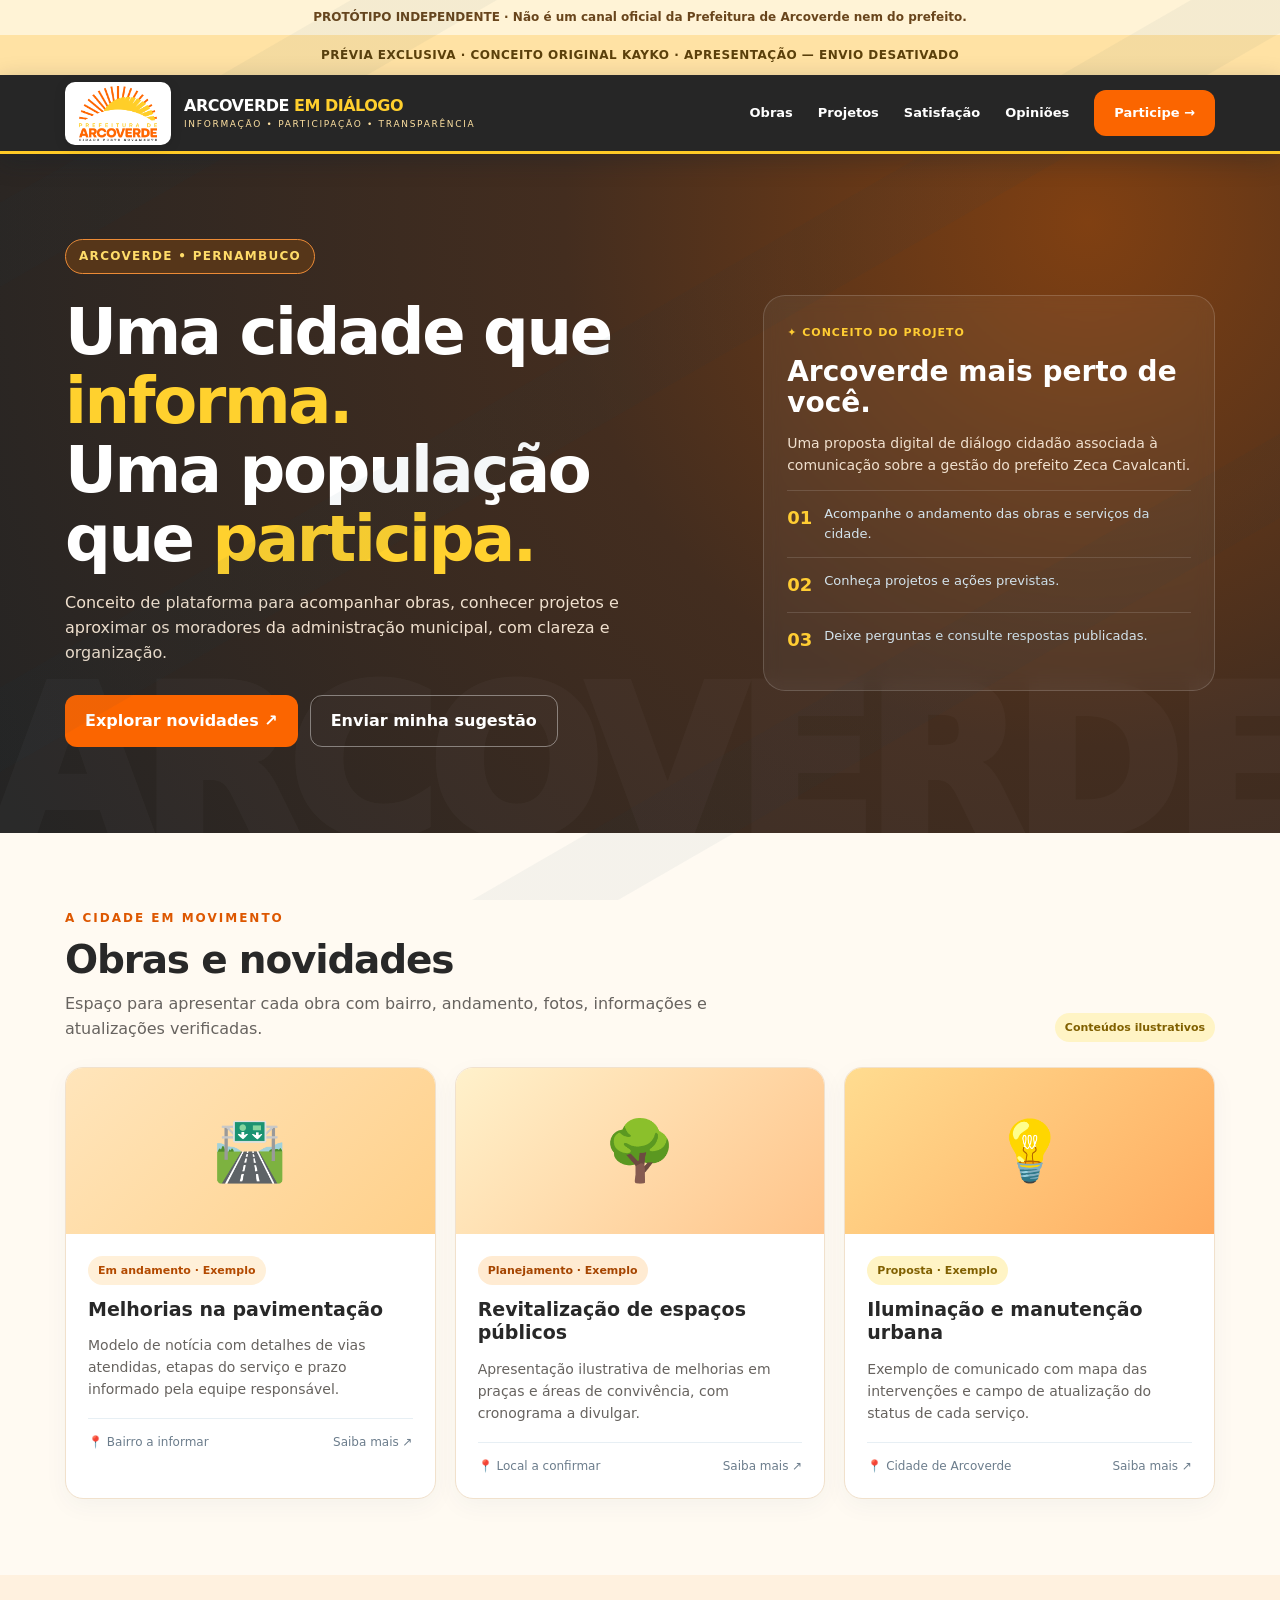
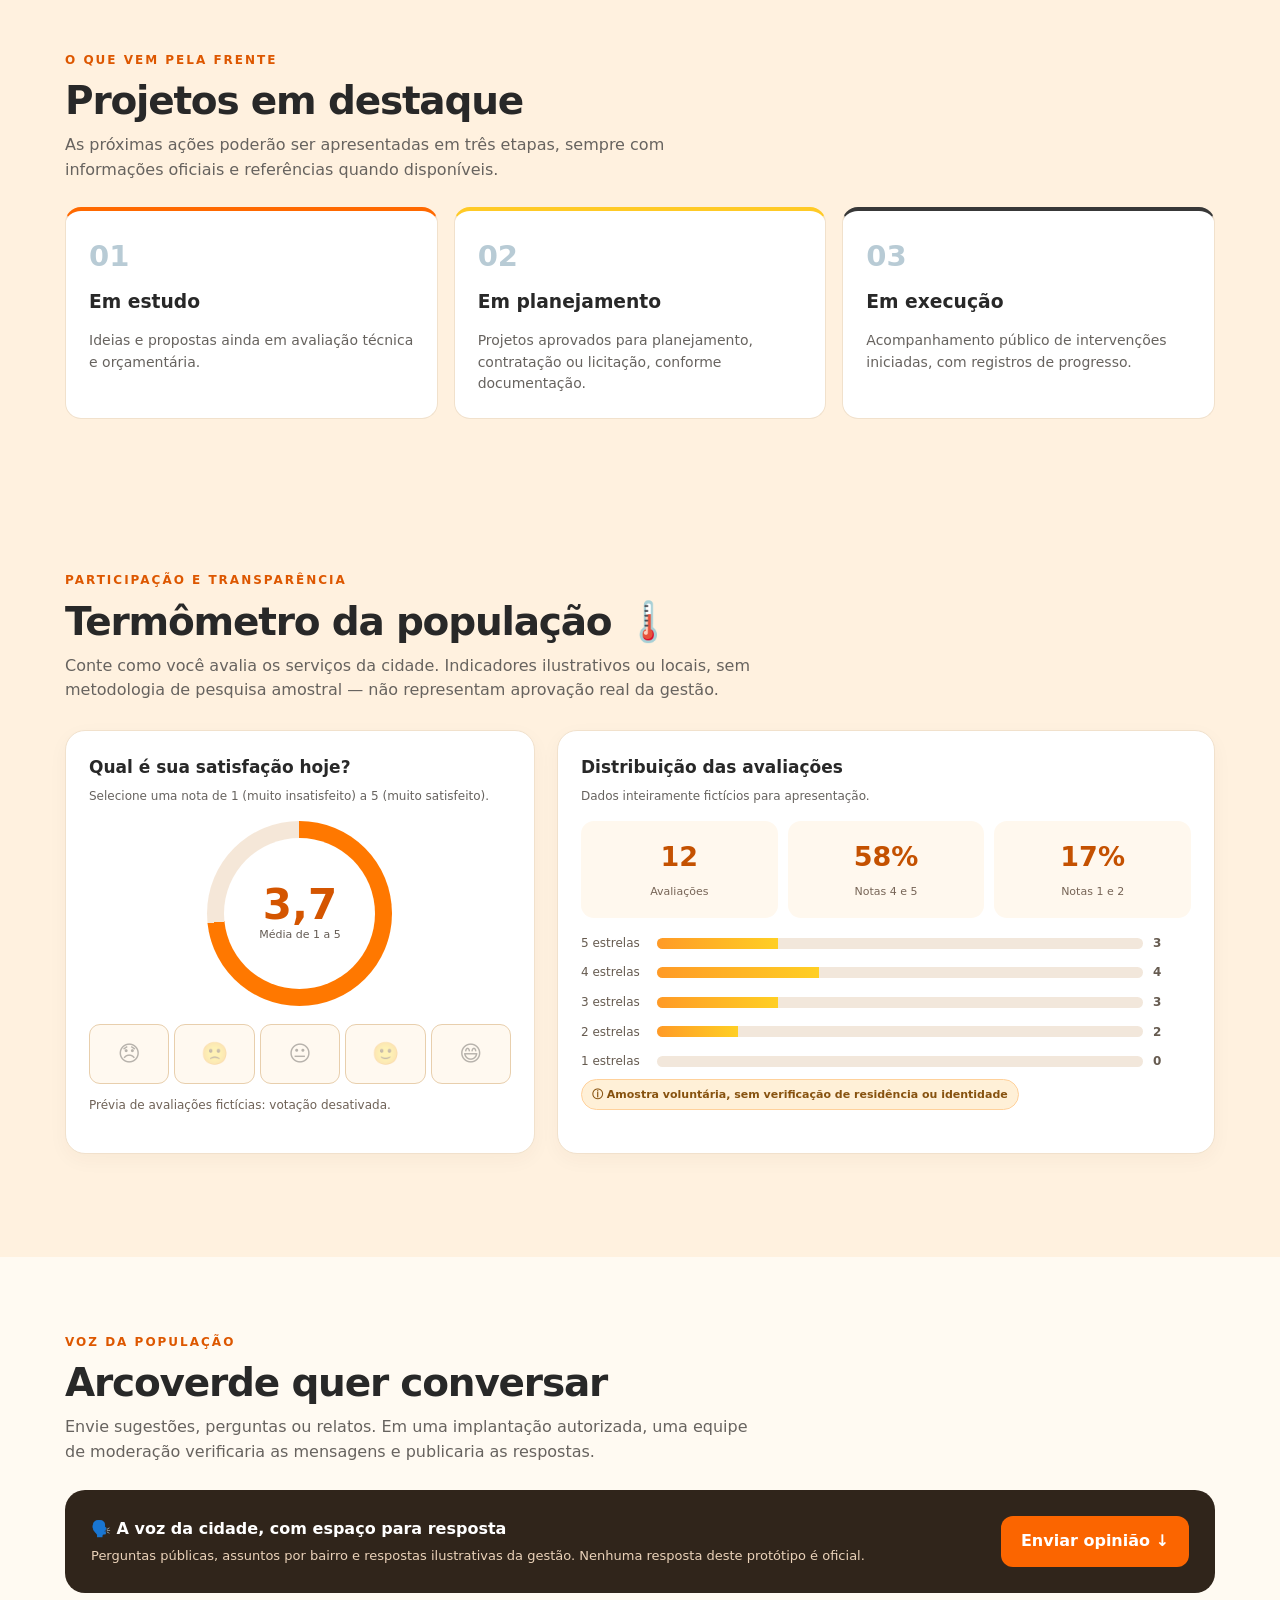
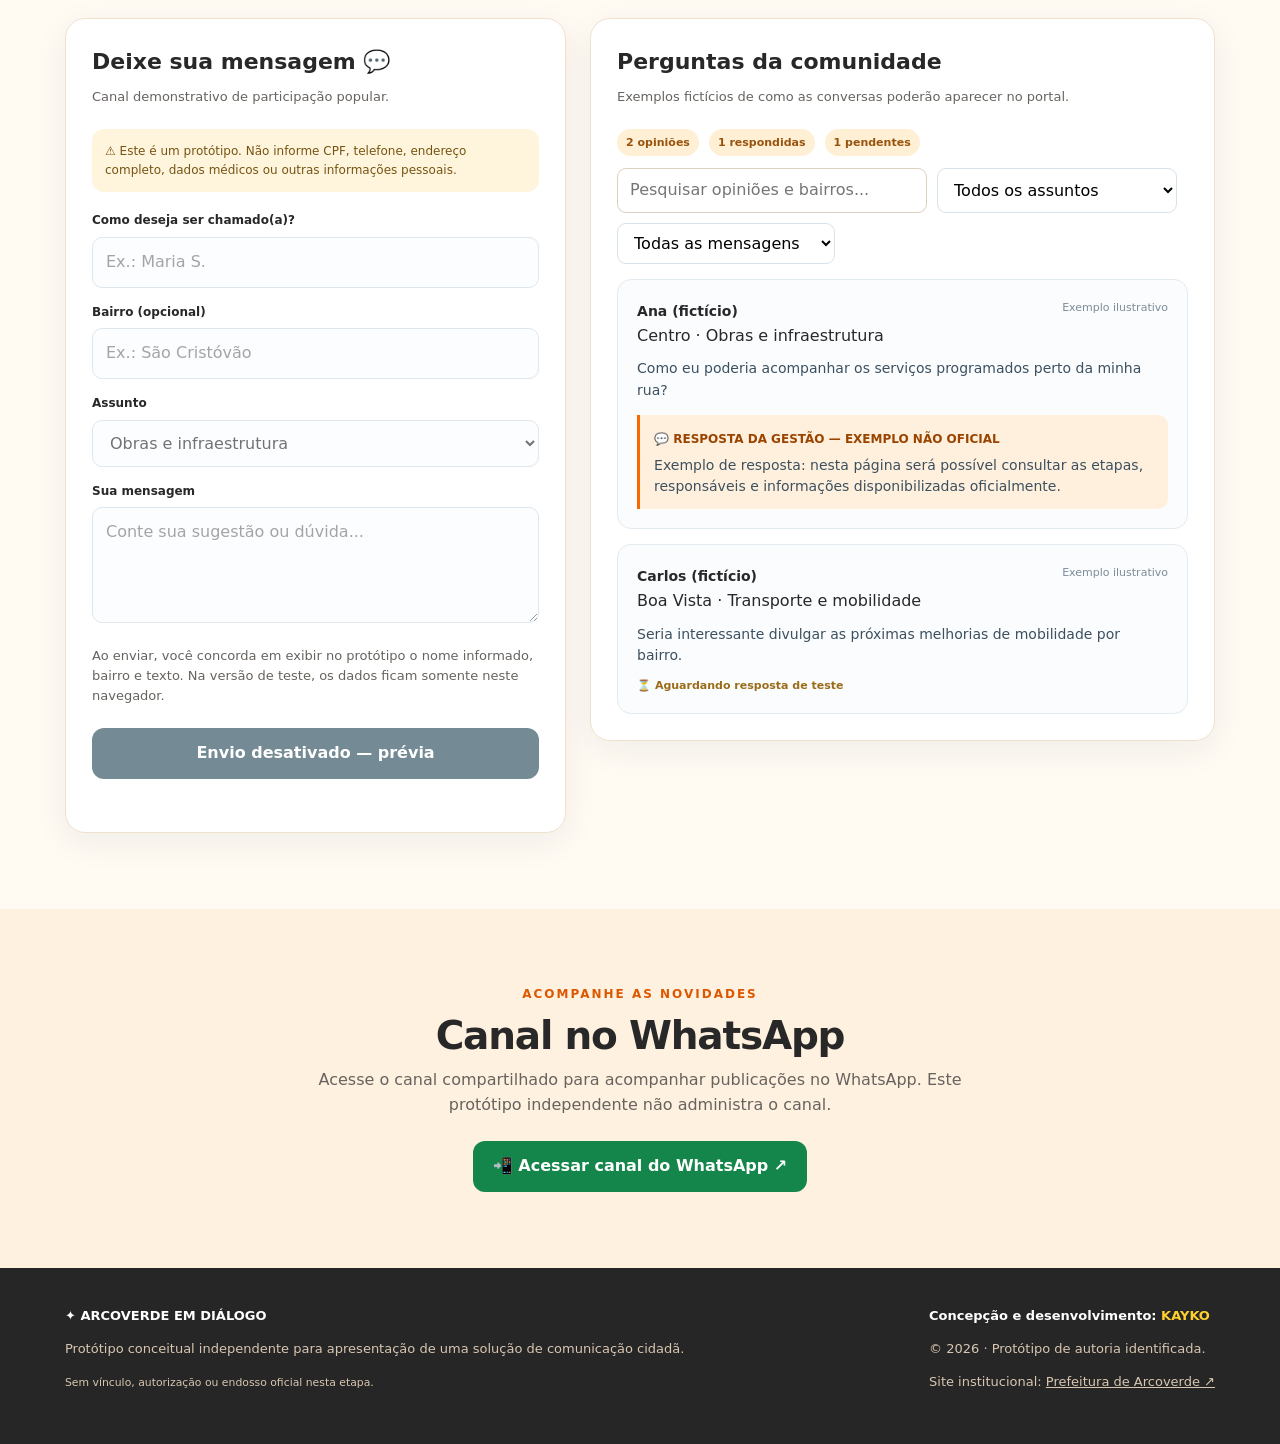
==== apresentacao.html @ ade2c5a6 "Add files via upload" ====
<!DOCTYPE html>
<html lang="pt-BR">
<head>
<meta charset="UTF-8"><meta name="viewport" content="width=device-width,initial-scale=1">
<meta name="theme-color" content="#252525">
<meta name="description" content="Conceito independente de portal de obras, projetos e diálogo com a população de Arcoverde - PE.">
<title>Arcoverde em Diálogo | Projeto Kayko</title>
<style>
:root{--navy:#102d49;--navy2:#163b5c;--teal:#12a594;--gold:#f5b94b;--paper:#f4f7fa;--ink:#19324b;--muted:#66788b;--edge:#e0e9f0;--white:#fff}*{box-sizing:border-box}html{scroll-behavior:smooth}body{margin:0;background:var(--paper);color:var(--ink);font-family:system-ui,-apple-system,"Segoe UI",Arial,sans-serif;line-height:1.55}a{color:inherit;text-decoration:none}button,input,textarea,select{font:inherit}button{cursor:pointer}.wrap{width:min(1150px,calc(100% - 38px));margin:auto}.top-note{padding:8px 12px;background:#fff5d9;color:#654a16;text-align:center;font-size:12px;font-weight:700}.header{position:sticky;top:0;z-index:20;background:rgba(16,45,73,.97);color:white;box-shadow:0 7px 23px #071e3040}.nav{display:flex;align-items:center;justify-content:space-between;gap:14px;min-height:76px}.brand{display:flex;align-items:center;gap:12px;font-weight:900;letter-spacing:-.5px;line-height:1.1}.symbol{width:44px;height:44px;background:linear-gradient(135deg,#1cc6b4,#f5c668);border-radius:13px;display:grid;place-items:center;color:#0b3448;font-size:23px}.brand small{display:block;font-weight:500;letter-spacing:1.7px;color:#a4c9d6;font-size:9px;margin-top:5px}.links{display:flex;gap:25px;align-items:center;font-size:13px;font-weight:700}.links a:hover{color:#7de1d4}.nav-cta,.btn{background:var(--teal);color:white;border:0;border-radius:12px;padding:13px 20px;font-weight:800;display:inline-flex;gap:7px;align-items:center;justify-content:center}.btn:hover,.nav-cta:hover{filter:brightness(.94)}.btn.alt{color:var(--navy);background:#fff;border:1px solid #dbe5ee}.btn.ghost{background:transparent;border:1px solid #ffffff66}.hero{background:radial-gradient(circle at 90% 12%,#2a647c 0,#112d4c 45%,#0b263f 100%);color:white;position:relative;overflow:hidden}.hero:after{content:'ARCOVERDE';font-weight:1000;font-size:clamp(75px,16vw,250px);letter-spacing:-10px;position:absolute;bottom:-92px;right:-20px;color:#ffffff07;pointer-events:none}.hero .inner{padding:85px 0 86px;display:grid;grid-template-columns:1.18fr .82fr;gap:48px;align-items:center;position:relative;z-index:1}.eyebrow{display:inline-block;border:1px solid #55b9b3;background:#1a5364;border-radius:99px;padding:7px 13px;color:#b8eee5;font-size:12px;font-weight:900;letter-spacing:1.3px;text-transform:uppercase}.hero h1{font-size:clamp(38px,5vw,66px);line-height:1.08;letter-spacing:-2.4px;margin:24px 0 17px}.hero h1 em{color:#5ce0cd;font-style:normal}.hero p{font-size:16px;max-width:560px;color:#c5d8e8}.hero-actions{display:flex;gap:12px;flex-wrap:wrap;margin-top:29px}.highlight{background:#ffffff0d;border:1px solid #ffffff29;backdrop-filter:blur(8px);padding:23px;border-radius:22px}.highlight .big{font-weight:900;font-size:28px;line-height:1.12;margin:12px 0}.highlight p{font-size:14px}.highlight-tag{font-size:11px;letter-spacing:1px;font-weight:900;color:#8eead7}.fact{display:flex;gap:12px;padding:13px 0;border-top:1px solid #ffffff22;font-size:13px;color:#d4e4ed}.fact b{color:#f6c461;font-size:18px}.section{padding:76px 0}.section-title{display:flex;justify-content:space-between;align-items:end;gap:20px;margin-bottom:25px}.kicker{font-size:12px;letter-spacing:2px;font-weight:900;color:#079d8c;text-transform:uppercase}.section h2{font-size:clamp(27px,3.3vw,39px);line-height:1.18;letter-spacing:-1.2px;margin:9px 0}.section p.intro{max-width:700px;color:var(--muted);margin:0}.grid{display:grid;grid-template-columns:repeat(3,minmax(0,1fr));gap:19px}.card{background:white;border:1px solid var(--edge);border-radius:18px;overflow:hidden;box-shadow:0 7px 24px #113a5c0b}.visual{height:166px;display:flex;align-items:center;justify-content:center;background:linear-gradient(135deg,#bfd5de,#e8f2f2);font-size:59px;position:relative}.visual.a{background:linear-gradient(135deg,#bfd7e4,#a2c6d3)}.visual.b{background:linear-gradient(135deg,#cee9dd,#8acbb8)}.visual.c{background:linear-gradient(135deg,#f2dfbb,#e7c289)}.pill{display:inline-block;background:#e4f7f3;color:#058a7d;font-size:11px;font-weight:900;padding:6px 10px;border-radius:99px}.pill.yellow{background:#fff1ce;color:#8b5e07}.pill.blue{background:#e5effb;color:#265c92}.card-body{padding:22px}.card h3{font-size:19px;line-height:1.25;margin:13px 0 9px}.card p{color:var(--muted);font-size:14px;min-height:66px}.meta{display:flex;justify-content:space-between;align-items:center;font-size:12px;color:#6c7d8c;border-top:1px solid #e7eff4;padding-top:14px;margin-top:17px}.soft{background:#eaf2f6}.timeline{display:grid;grid-template-columns:repeat(3,minmax(0,1fr));gap:16px}.phase{background:white;border:1px solid var(--edge);border-radius:16px;padding:23px;border-top:4px solid var(--teal)}.phase:nth-child(2){border-top-color:#f0b84d}.phase:nth-child(3){border-top-color:#4d90d1}.phase b{font-size:29px;color:#b8cbd5}.phase h3{margin:8px 0}.phase p{color:var(--muted);font-size:14px;margin-bottom:0}.talk-layout{display:grid;grid-template-columns:.89fr 1.11fr;gap:24px;align-items:start}.formbox,.messages{background:white;border:1px solid var(--edge);border-radius:20px;padding:26px;box-shadow:0 9px 35px #133c5810}.formbox h3,.messages h3{margin:0 0 8px;font-size:22px}.formbox p,.messages>.desc{color:var(--muted);font-size:13px;margin:0 0 22px}.field{margin:0 0 15px}.field label{display:block;font-weight:800;font-size:12px;margin-bottom:7px}.field input,.field select,.field textarea{border:1px solid #cad9e3;border-radius:10px;padding:12px 13px;outline:none;width:100%;background:#fbfdff;color:var(--ink)}.field textarea{resize:vertical;min-height:116px}.field input:focus,.field textarea:focus,.field select:focus{border-color:var(--teal);box-shadow:0 0 0 3px #12a5941b}.privacy{font-size:11px;color:#748594;margin-bottom:15px}.post{border:1px solid #e2ebf0;background:#fafcfd;padding:19px;border-radius:14px;margin-top:15px}.post-head{display:flex;justify-content:space-between;gap:8px;align-items:start}.post strong{font-size:14px}.post small{font-size:11px;color:#7c8c99}.post p{font-size:14px;margin:10px 0;color:#3c5060;overflow-wrap:anywhere}.answer{border-left:3px solid var(--teal);padding:11px 14px;background:#eaf9f6;border-radius:0 10px 10px 0;margin-top:13px}.answer strong{color:#04796f;font-size:12px}.answer p{margin:4px 0 0}.pending{font-size:11px;color:#9b6c17;font-weight:800}.tools{display:flex;gap:10px;flex-wrap:wrap;margin-bottom:15px}.tools select{border:1px solid #d7e3eb;border-radius:9px;padding:9px 12px;max-width:100%;background:white}.mini{background:white;color:#225c75;border:1px solid #bcd5e1;border-radius:8px;font-size:11px;padding:7px 10px;font-weight:800}.notice{padding:13px;border-radius:12px;background:#fff5dd;color:#765412;font-size:12px;margin-bottom:19px}.footer{background:#0d2a44;color:#a9c6d8;padding:38px 0;font-size:13px}.foot-flex{display:flex;justify-content:space-between;gap:30px;flex-wrap:wrap}.footer strong{color:white}.footer a{text-decoration:underline}.dialog{position:fixed;inset:0;background:#061827af;z-index:50;display:none;place-items:center;padding:20px}.dialog.open{display:grid}.modal{background:white;padding:27px;border-radius:18px;max-width:490px;width:100%}.modal textarea{width:100%;min-height:100px;border:1px solid #ccdbe4;border-radius:10px;padding:12px;margin:13px 0}.modal .buttons{display:flex;justify-content:flex-end;gap:9px}.status{font-weight:800;color:#107d72;font-size:12px;margin-top:10px;min-height:17px}.demo-stamp{display:none}.pitch-mode .demo-stamp{display:block;position:fixed;inset:0;z-index:18;pointer-events:none;background:repeating-linear-gradient(150deg,transparent 0px,transparent 175px,#0e46620b 176px,#0e46620b 248px,transparent 249px,transparent 420px)}.pitch-mode .demo-banner{display:block}.demo-banner{display:none;background:#ffe2a4;color:#5b400b;text-align:center;padding:11px 15px;font-size:12px;font-weight:900;letter-spacing:.5px}.pitch-mode form input,.pitch-mode form textarea,.pitch-mode form select{opacity:.65}.pitch-mode #submitMessage{background:#748b95}.developer-credit{color:#70dfd0;font-weight:800}@media(max-width:900px){.links{gap:10px}.links a:not(.nav-cta){display:none}.hero .inner{grid-template-columns:1fr;gap:25px;padding:61px 0}.hero h1{max-width:680px}.grid{grid-template-columns:repeat(2,1fr)}.timeline{grid-template-columns:1fr}.talk-layout{grid-template-columns:1fr}}@media(max-width:610px){.wrap{width:min(100% - 28px,1150px)}.grid{grid-template-columns:1fr}.section{padding:55px 0}.section-title{align-items:start;display:block}.highlight{padding:20px}.formbox,.messages{padding:19px}.hero h1{letter-spacing:-1.2px}.hero-actions .btn{width:100%}.nav-cta{padding:10px;font-size:11px}.symbol{width:36px;height:36px}.brand{font-size:13px}}


/* Identidade visual inspirada na logomarca fornecida: laranja, amarelo e grafite. */
:root{--navy:#252525;--navy2:#333333;--teal:#fa6500;--gold:#ffd12e;--paper:#fffaf2;--ink:#282828;--muted:#67635f;--edge:#f1e1cc;--white:#fff}
body{background:var(--paper)}
.header{background:rgba(34,34,34,.98);border-bottom:3px solid #ffca26}
.logo-frame{display:grid;place-items:center;background:#fff;padding:4px 8px;border-radius:10px;min-width:97px;height:63px;box-shadow:0 2px 12px #00000022}
.logo-frame img{height:55px;width:90px;object-fit:contain;display:block}
.brand{gap:13px}.brand small{color:#ffe2a2}.brand .brand-accent{color:#ffcf2d!important}
.nav-cta,.btn{background:#fb6500;color:#fff}
.links a:hover,.developer-credit{color:#ffd12e}
.hero{background:radial-gradient(circle at 85% 10%,#804012 0,#432d1f 42%,#242424 100%)}
.hero h1 em{color:#ffd12e}.hero p{color:#f0e0ce}
.eyebrow{color:#ffdc69;border-color:#ec8b36;background:#563619}
.highlight-tag,.kicker{color:#dd5700}.highlight-tag{color:#ffcd33}
.fact b{color:#ffcd33}
.visual,.visual.a{background:linear-gradient(135deg,#ffe5bb,#ffd08a)}
.visual.b{background:linear-gradient(135deg,#fff1cb,#ffc48a)}
.visual.c{background:linear-gradient(135deg,#ffdc90,#ffac60)}
.soft{background:#fff1df}
.pill{background:#fff0d9;color:#b34a00}.pill.blue{background:#ffebd2;color:#a54500}.pill.yellow{background:#fff4c5;color:#806000}
.phase{border-top-color:#ff6900}.phase:nth-child(2){border-top-color:#ffca26}.phase:nth-child(3){border-top-color:#383838}
.field input:focus,.field textarea:focus,.field select:focus{box-shadow:0 0 0 3px #ff6b0024}
.answer{border-left-color:#f86a00;background:#fff0dd}.answer strong{color:#9b4400}
.mini{color:#a94b06;border-color:#e9bd96}.status{color:#ab4a00}
.footer{background:#262626;color:#d8c6b1}.footer strong{color:#fff}
.top-note{background:#fff3d6;color:#69451c}
@media(max-width:610px){.logo-frame{height:48px;min-width:67px;padding:3px}.logo-frame img{height:42px;width:66px}.brand{font-size:12px;gap:8px}.brand small{font-size:7px;letter-spacing:.6px}.nav{gap:8px}}

/* Painel de participação cidadã — conceito Kayko */
.dashboard-grid{display:grid;grid-template-columns:1fr 1.4fr;gap:22px;margin:27px 0}.metric{background:white;border:1px solid var(--edge);padding:23px;border-radius:20px;box-shadow:0 6px 20px #4627000a}.metric h3{font-size:17px;margin:0 0 6px}.metric p{font-size:12px;color:var(--muted);margin:0 0 16px}.gauge{--pct:0;display:grid;place-items:center;margin:10px auto 18px;width:185px;aspect-ratio:1;border-radius:100%;background:conic-gradient(#ff7800 calc(var(--pct)*1%),#f5e7d8 0);position:relative}.gauge:before{content:'';position:absolute;inset:17px;background:white;border-radius:50%}.gauge-content{position:relative;text-align:center}.gauge-content b{font-size:42px;color:#d45500;line-height:1}.gauge-content small{display:block;font-size:11px;color:#645b53}.stars{display:flex;gap:5px;flex-wrap:wrap}.star-choice{flex:1;min-width:46px;border:1px solid #e8cfad;border-radius:11px;padding:12px 7px;background:#fff9f0;font-size:22px;cursor:pointer}.star-choice:hover,.star-choice:focus-visible,.star-choice.selected{background:#ffd12e;border-color:#c26000;outline-offset:2px}.vote-foot{font-size:12px;margin-top:12px;color:#6f6257}.bars{display:grid;gap:11px;margin-top:16px}.barrow{display:grid;grid-template-columns:66px 1fr 38px;gap:10px;align-items:center;font-size:12px;color:#665b50}.track{height:11px;background:#f2e7db;border-radius:50px;overflow:hidden}.fill{height:100%;width:0;background:linear-gradient(90deg,#ff9a26,#ffcf24);transition:width .4s}.stat-grid{display:grid;grid-template-columns:repeat(3,1fr);gap:10px}.stat{background:#fff8ee;border-radius:13px;padding:15px 9px;text-align:center}.stat b{font-size:27px;display:block;color:#c45100}.stat span{font-size:11px;color:#776557}.section-tag{background:#fff0d7;border:1px solid #ffd19b;color:#87520f;display:inline-block;padding:6px 10px;border-radius:30px;font-size:11px;font-weight:800;margin:8px 0 20px}.searchbox{width:100%;max-width:310px;border:1px solid #ddd0bf;border-radius:9px;padding:9px 12px}.dialogo-strip{background:#30251b;color:#fff;padding:26px;border-radius:20px;display:flex;gap:20px;justify-content:space-between;align-items:center;margin-bottom:25px}.dialogo-strip p{font-size:13px;color:#ead2b9;margin:4px 0 0}.dialogo-strip a{white-space:nowrap}.reaction-line{display:flex;gap:8px;align-items:center;flex-wrap:wrap;margin-top:10px}.reaction-line .mini{background:#fff7e8;color:#8b4b00;border-color:#edcc9f}.reaction-line .mini:disabled{opacity:.6;cursor:not-allowed}.opinion-summary{display:flex;gap:10px;align-items:center;flex-wrap:wrap;margin:8px 0 12px}.opinion-chip{font-size:11px;font-weight:800;border-radius:100px;background:#ffefd5;padding:5px 9px;color:#98530c}.search-extra{display:flex;gap:9px;flex-wrap:wrap}.search-extra select{max-width:220px}.empty-note{font-size:13px;color:#776b5e}.pitch-mode .star-choice{cursor:default}@media(max-width:900px){.dashboard-grid{grid-template-columns:1fr}}@media(max-width:610px){.stat-grid{grid-template-columns:repeat(3,1fr)}.dialogo-strip{display:block}.dialogo-strip a{margin-top:14px}.barrow{grid-template-columns:52px 1fr 28px}}
</style>
</head>
<body class="pitch-mode">
<div class="demo-stamp" aria-hidden="true"></div>
<div class="top-note">PROTÓTIPO INDEPENDENTE · Não é um canal oficial da Prefeitura de Arcoverde nem do prefeito.</div>
<div class="demo-banner">PRÉVIA EXCLUSIVA · CONCEITO ORIGINAL KAYKO · APRESENTAÇÃO — ENVIO DESATIVADO</div>
<header class="header"><div class="wrap nav"><a href="#inicio" class="brand"><span class="logo-frame"><img src="logo_prefeitura_arcoverde.png" alt="Logomarca da Prefeitura de Arcoverde, fornecida como referência visual"></span><span>ARCOVERDE <span class="brand-accent">EM DIÁLOGO</span><small>INFORMAÇÃO • PARTICIPAÇÃO • TRANSPARÊNCIA</small></span></a><nav class="links"><a href="#obras">Obras</a><a href="#projetos">Projetos</a><a href="#termometro">Satisfação</a><a href="#dialogo">Opiniões</a><a href="#dialogo" class="nav-cta">Participe →</a></nav></div></header>
<main id="inicio"><section class="hero"><div class="wrap inner"><div><span class="eyebrow">Arcoverde • Pernambuco</span><h1>Uma cidade que <em>informa.</em><br>Uma população que <em>participa.</em></h1><p>Conceito de plataforma para acompanhar obras, conhecer projetos e aproximar os moradores da administração municipal, com clareza e organização.</p><div class="hero-actions"><a href="#obras" class="btn">Explorar novidades ↗</a><a href="#dialogo" class="btn ghost">Enviar minha sugestão</a></div></div><aside class="highlight"><span class="highlight-tag">✦ CONCEITO DO PROJETO</span><div class="big">Arcoverde mais perto de você.</div><p>Uma proposta digital de diálogo cidadão associada à comunicação sobre a gestão do prefeito Zeca Cavalcanti.</p><div class="fact"><b>01</b><span>Acompanhe o andamento das obras e serviços da cidade.</span></div><div class="fact"><b>02</b><span>Conheça projetos e ações previstas.</span></div><div class="fact"><b>03</b><span>Deixe perguntas e consulte respostas publicadas.</span></div></aside></div></section>
<section class="section" id="obras"><div class="wrap"><div class="section-title"><div><div class="kicker">A cidade em movimento</div><h2>Obras e novidades</h2><p class="intro">Espaço para apresentar cada obra com bairro, andamento, fotos, informações e atualizações verificadas.</p></div><span class="pill yellow">Conteúdos ilustrativos</span></div><div class="grid">
<article class="card"><div class="visual a" role="img" aria-label="Ilustração de estrada">🛣️</div><div class="card-body"><span class="pill">Em andamento · Exemplo</span><h3>Melhorias na pavimentação</h3><p>Modelo de notícia com detalhes de vias atendidas, etapas do serviço e prazo informado pela equipe responsável.</p><div class="meta"><span>📍 Bairro a informar</span><span>Saiba mais ↗</span></div></div></article>
<article class="card"><div class="visual b" role="img" aria-label="Ilustração de praça">🌳</div><div class="card-body"><span class="pill blue">Planejamento · Exemplo</span><h3>Revitalização de espaços públicos</h3><p>Apresentação ilustrativa de melhorias em praças e áreas de convivência, com cronograma a divulgar.</p><div class="meta"><span>📍 Local a confirmar</span><span>Saiba mais ↗</span></div></div></article>
<article class="card"><div class="visual c" role="img" aria-label="Ilustração de iluminação">💡</div><div class="card-body"><span class="pill yellow">Proposta · Exemplo</span><h3>Iluminação e manutenção urbana</h3><p>Exemplo de comunicado com mapa das intervenções e campo de atualização do status de cada serviço.</p><div class="meta"><span>📍 Cidade de Arcoverde</span><span>Saiba mais ↗</span></div></div></article>
</div></div></section>
<section class="section soft" id="projetos"><div class="wrap"><div class="kicker">O que vem pela frente</div><h2>Projetos em destaque</h2><p class="intro">As próximas ações poderão ser apresentadas em três etapas, sempre com informações oficiais e referências quando disponíveis.</p><div style="height:24px"></div><div class="timeline"><div class="phase"><b>01</b><h3>Em estudo</h3><p>Ideias e propostas ainda em avaliação técnica e orçamentária.</p></div><div class="phase"><b>02</b><h3>Em planejamento</h3><p>Projetos aprovados para planejamento, contratação ou licitação, conforme documentação.</p></div><div class="phase"><b>03</b><h3>Em execução</h3><p>Acompanhamento público de intervenções iniciadas, com registros de progresso.</p></div></div></div></section>

<section class="section soft" id="termometro"><div class="wrap"><div class="kicker">Participação e transparência</div><h2>Termômetro da população 🌡️</h2><p class="intro">Conte como você avalia os serviços da cidade. Indicadores ilustrativos ou locais, sem metodologia de pesquisa amostral — não representam aprovação real da gestão.</p><div class="dashboard-grid"><div class="metric"><h3>Qual é sua satisfação hoje?</h3><p>Selecione uma nota de 1 (muito insatisfeito) a 5 (muito satisfeito).</p><div class="gauge" id="gauge"><div class="gauge-content"><b id="averageScore">—</b><small>Média de 1 a 5</small></div></div><div class="stars" id="ratingButtons"><button type="button" class="star-choice" data-rate="1" title="Muito insatisfeito" aria-label="Nota 1">😞</button><button type="button" class="star-choice" data-rate="2" title="Insatisfeito" aria-label="Nota 2">🙁</button><button type="button" class="star-choice" data-rate="3" title="Regular" aria-label="Nota 3">😐</button><button type="button" class="star-choice" data-rate="4" title="Satisfeito" aria-label="Nota 4">🙂</button><button type="button" class="star-choice" data-rate="5" title="Muito satisfeito" aria-label="Nota 5">😄</button></div><div class="vote-foot" id="ratingStatus" role="status">Dê sua opinião nesta demonstração.</div></div><div class="metric"><h3>Distribuição das avaliações</h3><p id="surveyNote">Resultados de demonstração, não oficiais.</p><div class="stat-grid"><div class="stat"><b id="totalRatings">0</b><span>Avaliações</span></div><div class="stat"><b id="positiveRate">—</b><span>Notas 4 e 5</span></div><div class="stat"><b id="negativeRate">—</b><span>Notas 1 e 2</span></div></div><div class="bars" id="ratingBars"></div><div class="section-tag">ⓘ Amostra voluntária, sem verificação de residência ou identidade</div></div></div></div></section>
<section class="section" id="dialogo"><div class="wrap"><div class="section-title"><div><div class="kicker">Voz da população</div><h2>Arcoverde quer conversar</h2><p class="intro">Envie sugestões, perguntas ou relatos. Em uma implantação autorizada, uma equipe de moderação verificaria as mensagens e publicaria as respostas.</p></div></div><div class="dialogo-strip"><div><strong>🗣️ A voz da cidade, com espaço para resposta</strong><p>Perguntas públicas, assuntos por bairro e respostas ilustrativas da gestão. Nenhuma resposta deste protótipo é oficial.</p></div><a href="#messageForm" class="btn">Enviar opinião ↓</a></div><div class="talk-layout"><div class="formbox"><h3>Deixe sua mensagem 💬</h3><p>Canal demonstrativo de participação popular.</p><div class="notice">⚠️ Este é um protótipo. Não informe CPF, telefone, endereço completo, dados médicos ou outras informações pessoais.</div><form id="messageForm"><div class="field"><label for="name">Como deseja ser chamado(a)?</label><input id="name" maxlength="45" placeholder="Ex.: Maria S." required></div><div class="field"><label for="district">Bairro (opcional)</label><input id="district" maxlength="50" placeholder="Ex.: São Cristóvão"></div><div class="field"><label for="category">Assunto</label><select id="category"><option>Obras e infraestrutura</option><option>Saúde</option><option>Educação</option><option>Transporte e mobilidade</option><option>Outras sugestões</option></select></div><div class="field"><label for="message">Sua mensagem</label><textarea id="message" maxlength="700" placeholder="Conte sua sugestão ou dúvida..." required></textarea></div><p class="privacy">Ao enviar, você concorda em exibir no protótipo o nome informado, bairro e texto. Na versão de teste, os dados ficam somente neste navegador.</p><button id="submitMessage" class="btn" style="width:100%" type="submit">Enviar mensagem →</button><div id="feedback" class="status" role="status"></div></form></div><div class="messages"><h3>Perguntas da comunidade</h3><p class="desc">Exemplos fictícios de como as conversas poderão aparecer no portal.</p><div class="opinion-summary"><span class="opinion-chip" id="postCount">0 opiniões</span><span class="opinion-chip" id="answeredCount">0 respondidas</span><span class="opinion-chip" id="pendingCount">0 pendentes</span></div><div class="tools"><input class="searchbox" id="searchPosts" type="search" placeholder="Pesquisar opiniões e bairros..." aria-label="Pesquisar opiniões"><select id="topicFilter" aria-label="Assunto das opiniões"><option value="all">Todos os assuntos</option><option>Obras e infraestrutura</option><option>Saúde</option><option>Educação</option><option>Transporte e mobilidade</option><option>Outras sugestões</option></select><select id="filter" aria-label="Filtrar mensagens"><option value="all">Todas as mensagens</option><option value="answered">Com resposta</option><option value="pending">Aguardando resposta</option></select><button class="mini" id="resetDemo" type="button">Restaurar exemplo</button></div><div id="postList" aria-live="polite"></div></div></div></div></section><section class="section soft" id="canal-whatsapp"><div class="wrap" style="text-align:center"><div class="kicker">Acompanhe as novidades</div><h2>Canal no WhatsApp</h2><p class="intro" style="margin:0 auto 24px">Acesse o canal compartilhado para acompanhar publicações no WhatsApp. Este protótipo independente não administra o canal.</p><a class="btn" href="https://www.whatsapp.com/channel/0029Vb9NP9A1t90ikJXX0x2f" target="_blank" rel="noopener noreferrer" style="background:#14864c">📲 Acessar canal do WhatsApp ↗</a></div></section></main>
<footer class="footer"><div class="wrap foot-flex"><div><strong>✦ ARCOVERDE EM DIÁLOGO</strong><p>Protótipo conceitual independente para apresentação de uma solução de comunicação cidadã.</p><small>Sem vínculo, autorização ou endosso oficial nesta etapa.</small></div><div><strong>Concepção e desenvolvimento: <span class="developer-credit">KAYKO</span></strong><p>© 2026 · Protótipo de autoria identificada.</p><p>Site institucional: <a href="https://www.arcoverde.pe.gov.br/" target="_blank" rel="noopener noreferrer">Prefeitura de Arcoverde ↗</a></p></div></div></footer>
<div class="dialog" id="replyDialog" role="dialog" aria-modal="true" aria-labelledby="replyTitle"><div class="modal"><h3 id="replyTitle">Resposta simulada</h3><p style="font-size:13px;color:#66788b">Somente para testar a aparência do site. Isto NÃO representa resposta real do prefeito ou da Prefeitura.</p><textarea id="replyText" placeholder="Digite uma resposta de teste..."></textarea><div class="buttons"><button class="btn alt" type="button" id="cancelReply">Cancelar</button><button class="btn" type="button" id="saveReply">Salvar resposta de teste</button></div></div></div>
<script>
'use strict';
const PRESENTATION = true;
const KEY='kayko_arcoverde_prototipo_v2';
const RATING_KEY='kayko_arcoverde_satisfacao_v1';
const exampleRatings=[2,3,3,4,4,5,4,3,5,2,4,5];
const examples=[{id:'e1',name:'Ana (fictício)',district:'Centro',category:'Obras e infraestrutura',text:'Como eu poderia acompanhar os serviços programados perto da minha rua?',reply:'Exemplo de resposta: nesta página será possível consultar as etapas, responsáveis e informações disponibilizadas oficialmente.',date:'Exemplo ilustrativo'},{id:'e2',name:'Carlos (fictício)',district:'Boa Vista',category:'Transporte e mobilidade',text:'Seria interessante divulgar as próximas melhorias de mobilidade por bairro.',reply:'',date:'Exemplo ilustrativo'}];
const $=id=>document.getElementById(id);
let posts=[];let replyId=null;
function load(){if(PRESENTATION)return examples.map(x=>({...x}));try{const v=JSON.parse(localStorage.getItem(KEY));return Array.isArray(v)?v:examples.map(x=>({...x}));}catch{return examples.map(x=>({...x}));}}
function store(){if(!PRESENTATION)try{localStorage.setItem(KEY,JSON.stringify(posts));}catch{ $('feedback').textContent='Armazenamento indisponível neste navegador.';}}
function make(tag,cl,content){const e=document.createElement(tag);if(cl)e.className=cl;if(content!==undefined)e.textContent=String(content);return e;}
function render(){const target=$('postList');target.replaceChildren();const filter=$('filter').value;const topic=$('topicFilter').value;const term=$('searchPosts').value.trim().toLocaleLowerCase('pt-BR');$('postCount').textContent=`${posts.length} opiniões`;$('answeredCount').textContent=`${posts.filter(p=>p.reply).length} respondidas`;$('pendingCount').textContent=`${posts.filter(p=>!p.reply).length} pendentes`;const visible=posts.filter(p=>(filter==='all'||(filter==='answered'&&p.reply)||(filter==='pending'&&!p.reply))&&(topic==='all'||p.category===topic)&&(!term||[p.text,p.name,p.district,p.category,p.reply].join(' ').toLocaleLowerCase('pt-BR').includes(term)));if(!visible.length){target.append(make('p','desc','Nenhuma mensagem neste filtro.'));return;}for(const post of visible){const article=make('article','post');const head=make('div','post-head');const who=make('div');who.append(make('strong','',post.name));who.append(make('div','',`${post.district||'Arcoverde'} · ${post.category}`));const time=make('small','',post.date);head.append(who,time);article.append(head,make('p','',post.text));if(post.reply){const answer=make('div','answer');answer.append(make('strong','','💬 RESPOSTA DA GESTÃO — EXEMPLO NÃO OFICIAL'),make('p','',post.reply));article.append(answer);}else{article.append(make('div','pending','⏳ Aguardando resposta de teste'));if(!PRESENTATION){const button=make('button','mini','Simular resposta (teste)');button.type='button';button.style.marginTop='9px';button.addEventListener('click',()=>{replyId=post.id;$('replyText').value='';$('replyDialog').classList.add('open');$('replyText').focus();});article.append(button);}}target.append(article);}}
posts=load();render();$('filter').addEventListener('change',render);$('topicFilter').addEventListener('change',render);$('searchPosts').addEventListener('input',render);
$('messageForm').addEventListener('submit',e=>{e.preventDefault();if(PRESENTATION){$('feedback').textContent='Esta é uma apresentação. O envio está desativado.';return;}const name=$('name').value.trim(),text=$('message').value.trim();if(name.length<2||text.length<8){$('feedback').textContent='Informe um nome e uma mensagem com pelo menos 8 caracteres.';return;}posts.unshift({id:String(Date.now()),name,district:$('district').value.trim(),category:$('category').value,text,reply:'',date:new Date().toLocaleDateString('pt-BR')});store();$('messageForm').reset();$('filter').value='all';render();$('feedback').textContent='Mensagem salva neste navegador! É apenas uma simulação; ninguém externo recebeu.';});
$('resetDemo').addEventListener('click',()=>{if(PRESENTATION)return;posts=examples.map(x=>({...x}));store();render();$('feedback').textContent='Mensagens ilustrativas restauradas.';});
$('cancelReply').addEventListener('click',()=>{$('replyDialog').classList.remove('open');replyId=null;});
$('saveReply').addEventListener('click',()=>{const reply=$('replyText').value.trim();if(!reply||!replyId)return;const post=posts.find(x=>x.id===replyId);if(post){post.reply=reply;store();render();}$('replyDialog').classList.remove('open');replyId=null;});
$('replyDialog').addEventListener('click',e=>{if(e.target===$('replyDialog'))$('cancelReply').click();});
if(PRESENTATION){$('submitMessage').textContent='Envio desativado — prévia';$('resetDemo').hidden=true;}

/* Avaliação demonstrativa: nenhum voto é compartilhado com outros visitantes. */
function readSurvey(){if(PRESENTATION)return {votes:[...exampleRatings],mine:null};try{const x=JSON.parse(localStorage.getItem(RATING_KEY));if(x&&Array.isArray(x.votes)&&x.votes.every(v=>Number.isInteger(v)&&v>=1&&v<=5))return x;}catch{}return {votes:[...exampleRatings],mine:null};}
let survey=readSurvey();
function renderSurvey(){const votes=survey.votes;const count=votes.length;const mean=count?votes.reduce((a,b)=>a+b,0)/count:0;$('averageScore').textContent=count?mean.toLocaleString('pt-BR',{minimumFractionDigits:1,maximumFractionDigits:1}):'—';$('gauge').style.setProperty('--pct',count?(mean/5*100).toFixed(2):'0');$('totalRatings').textContent=count;$('positiveRate').textContent=count?Math.round(100*votes.filter(v=>v>=4).length/count)+'%':'—';$('negativeRate').textContent=count?Math.round(100*votes.filter(v=>v<=2).length/count)+'%':'—';$('ratingBars').replaceChildren();for(let n=5;n>=1;n--){const qty=votes.filter(v=>v===n).length;const row=make('div','barrow');row.append(make('span','',n+' estrelas'));const track=make('div','track');const fill=make('div','fill');fill.style.width=(count?qty/count*100:0)+'%';track.append(fill);row.append(track,make('b','',qty));$('ratingBars').append(row);}document.querySelectorAll('[data-rate]').forEach(b=>{const selected=Number(b.dataset.rate)===survey.mine;b.classList.toggle('selected',selected);b.setAttribute('aria-pressed',String(selected));b.disabled=PRESENTATION;});$('ratingStatus').textContent=PRESENTATION?'Prévia de avaliações fictícias: votação desativada.':survey.mine?'Seu voto de demonstração: '+survey.mine+'/5. Clique em outra nota para alterar.':'Votação local: cada navegador pode alterar sua nota.';$('surveyNote').textContent=PRESENTATION?'Dados inteiramente fictícios para apresentação.':'Contagem salva apenas neste navegador; a amostra inclui dados fictícios iniciais.';}
$('ratingButtons').addEventListener('click',event=>{const btn=event.target.closest('[data-rate]');if(!btn||PRESENTATION)return;const rate=Number(btn.dataset.rate);if(survey.mine){const idx=survey.votes.lastIndexOf(survey.mine);if(idx>=0)survey.votes.splice(idx,1);}survey.votes.push(rate);survey.mine=rate;try{localStorage.setItem(RATING_KEY,JSON.stringify(survey));}catch{$('ratingStatus').textContent='Não foi possível salvar a avaliação neste navegador.';}renderSurvey();});
renderSurvey();
</script>
</body></html>
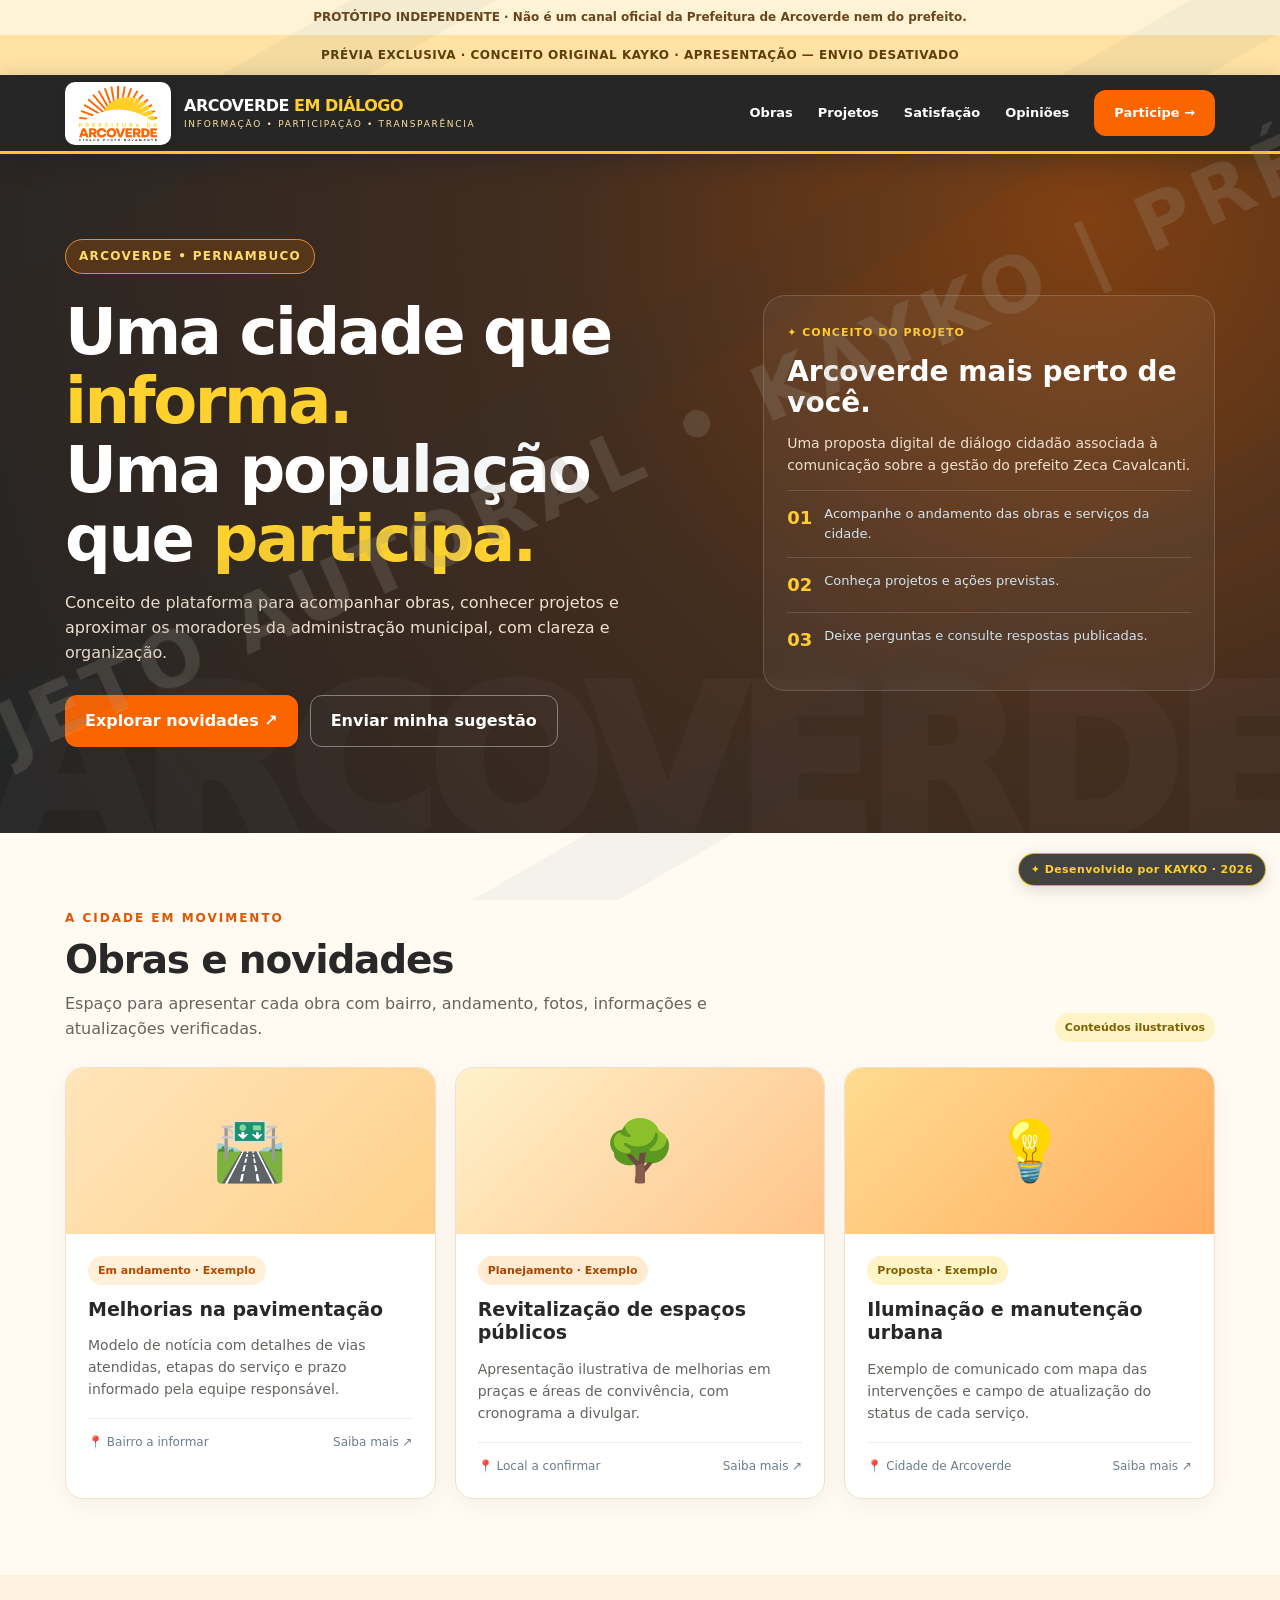
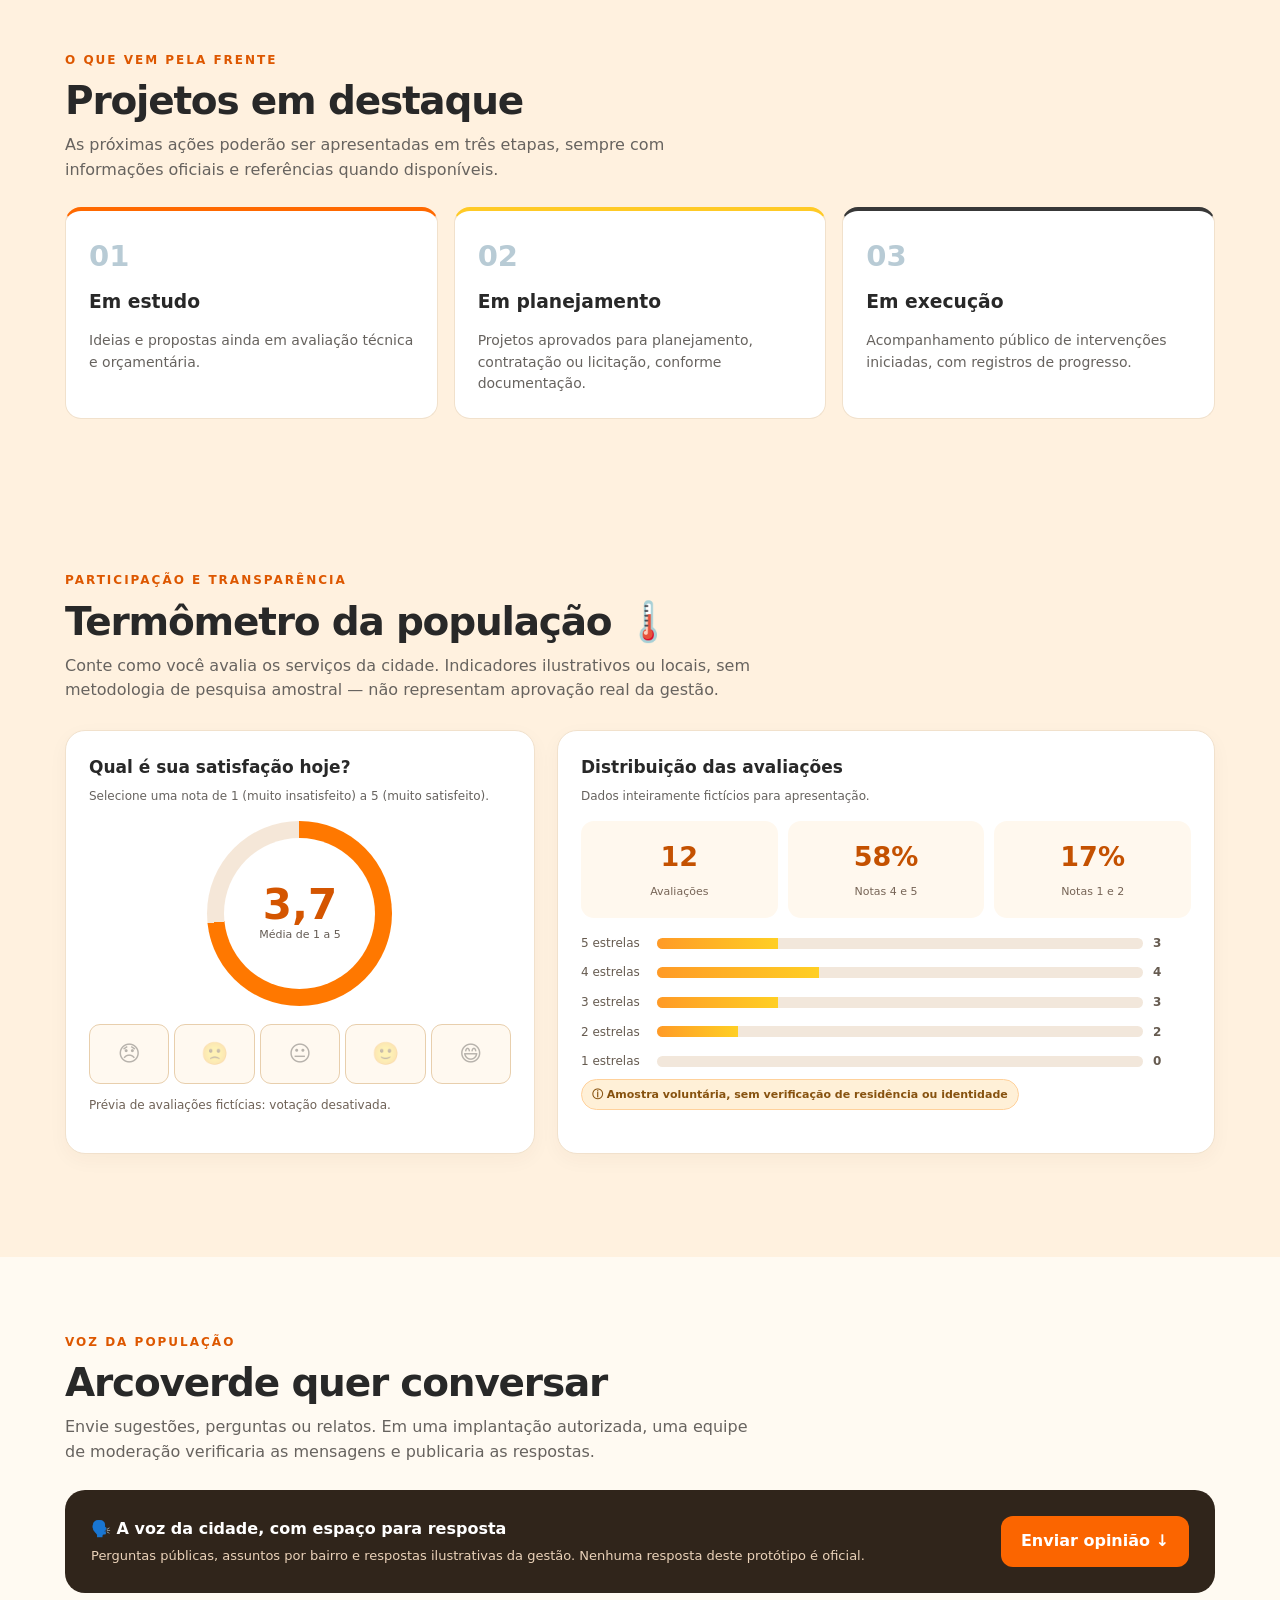
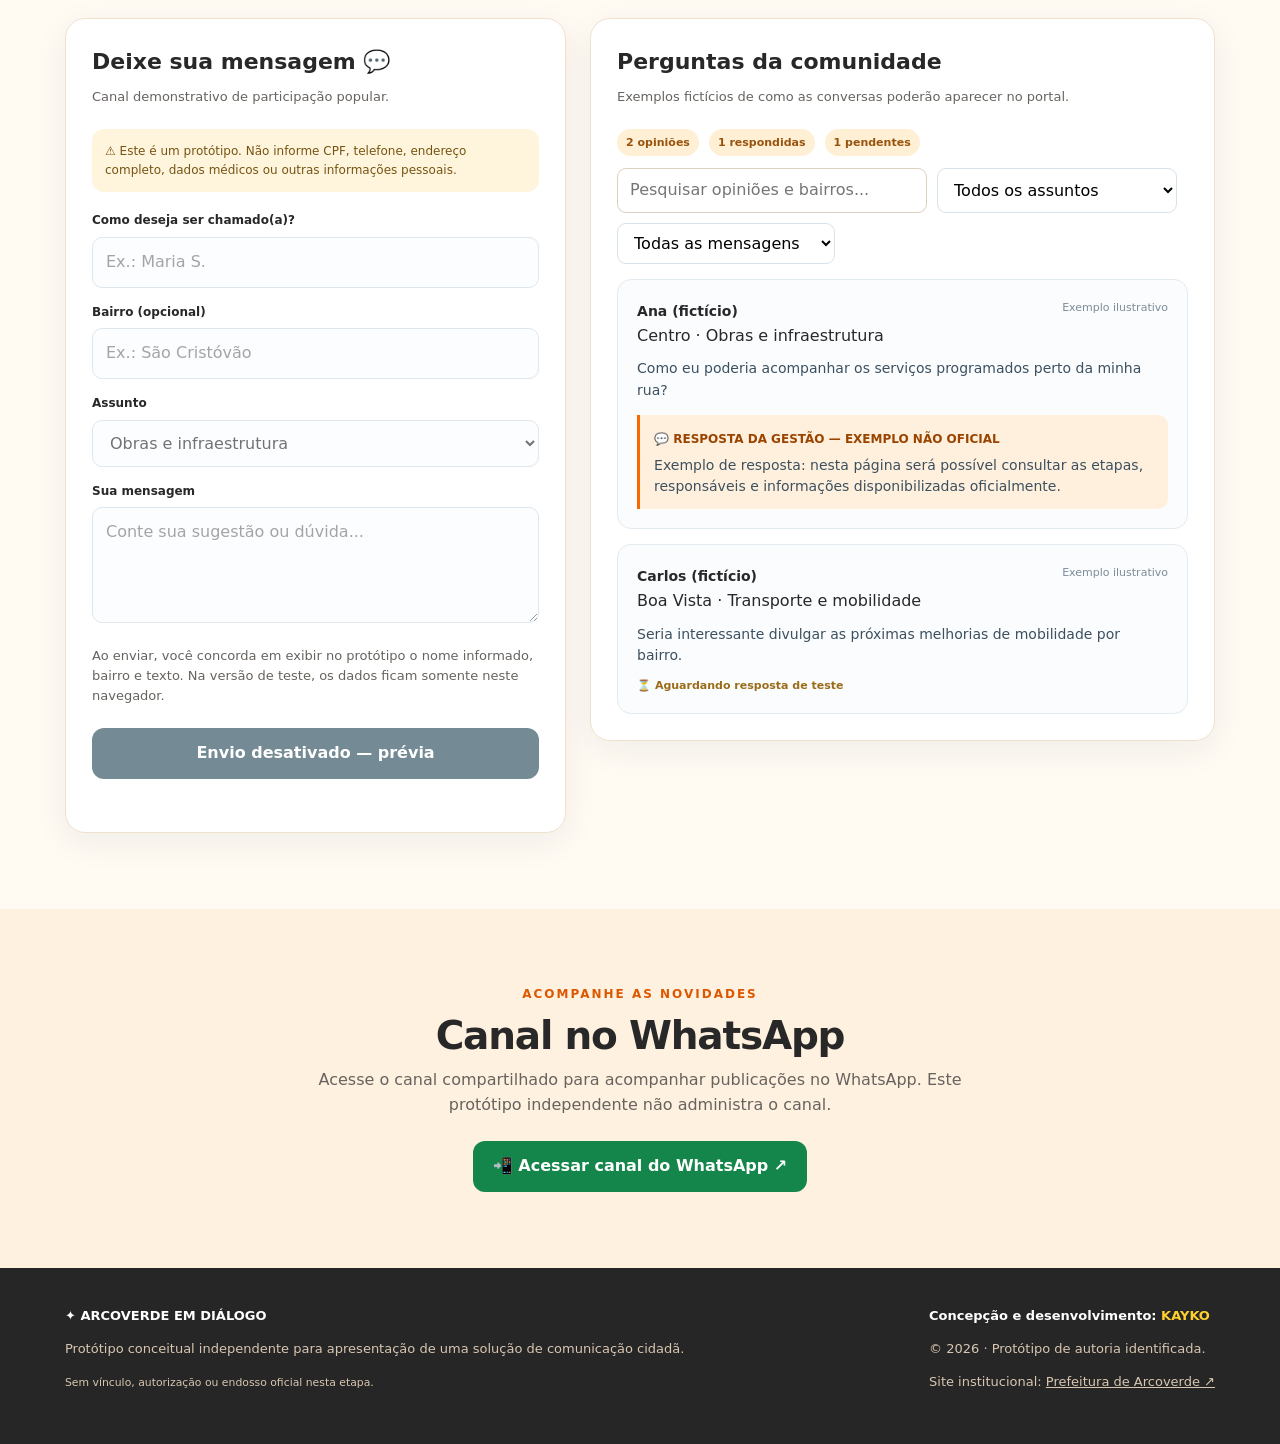
==== commit 540c60ea: "Add files via upload" ====
--- a/apresentacao.html
+++ b/apresentacao.html
@@ -38,6 +38,12 @@
 
 /* Painel de participação cidadã — conceito Kayko */
 .dashboard-grid{display:grid;grid-template-columns:1fr 1.4fr;gap:22px;margin:27px 0}.metric{background:white;border:1px solid var(--edge);padding:23px;border-radius:20px;box-shadow:0 6px 20px #4627000a}.metric h3{font-size:17px;margin:0 0 6px}.metric p{font-size:12px;color:var(--muted);margin:0 0 16px}.gauge{--pct:0;display:grid;place-items:center;margin:10px auto 18px;width:185px;aspect-ratio:1;border-radius:100%;background:conic-gradient(#ff7800 calc(var(--pct)*1%),#f5e7d8 0);position:relative}.gauge:before{content:'';position:absolute;inset:17px;background:white;border-radius:50%}.gauge-content{position:relative;text-align:center}.gauge-content b{font-size:42px;color:#d45500;line-height:1}.gauge-content small{display:block;font-size:11px;color:#645b53}.stars{display:flex;gap:5px;flex-wrap:wrap}.star-choice{flex:1;min-width:46px;border:1px solid #e8cfad;border-radius:11px;padding:12px 7px;background:#fff9f0;font-size:22px;cursor:pointer}.star-choice:hover,.star-choice:focus-visible,.star-choice.selected{background:#ffd12e;border-color:#c26000;outline-offset:2px}.vote-foot{font-size:12px;margin-top:12px;color:#6f6257}.bars{display:grid;gap:11px;margin-top:16px}.barrow{display:grid;grid-template-columns:66px 1fr 38px;gap:10px;align-items:center;font-size:12px;color:#665b50}.track{height:11px;background:#f2e7db;border-radius:50px;overflow:hidden}.fill{height:100%;width:0;background:linear-gradient(90deg,#ff9a26,#ffcf24);transition:width .4s}.stat-grid{display:grid;grid-template-columns:repeat(3,1fr);gap:10px}.stat{background:#fff8ee;border-radius:13px;padding:15px 9px;text-align:center}.stat b{font-size:27px;display:block;color:#c45100}.stat span{font-size:11px;color:#776557}.section-tag{background:#fff0d7;border:1px solid #ffd19b;color:#87520f;display:inline-block;padding:6px 10px;border-radius:30px;font-size:11px;font-weight:800;margin:8px 0 20px}.searchbox{width:100%;max-width:310px;border:1px solid #ddd0bf;border-radius:9px;padding:9px 12px}.dialogo-strip{background:#30251b;color:#fff;padding:26px;border-radius:20px;display:flex;gap:20px;justify-content:space-between;align-items:center;margin-bottom:25px}.dialogo-strip p{font-size:13px;color:#ead2b9;margin:4px 0 0}.dialogo-strip a{white-space:nowrap}.reaction-line{display:flex;gap:8px;align-items:center;flex-wrap:wrap;margin-top:10px}.reaction-line .mini{background:#fff7e8;color:#8b4b00;border-color:#edcc9f}.reaction-line .mini:disabled{opacity:.6;cursor:not-allowed}.opinion-summary{display:flex;gap:10px;align-items:center;flex-wrap:wrap;margin:8px 0 12px}.opinion-chip{font-size:11px;font-weight:800;border-radius:100px;background:#ffefd5;padding:5px 9px;color:#98530c}.search-extra{display:flex;gap:9px;flex-wrap:wrap}.search-extra select{max-width:220px}.empty-note{font-size:13px;color:#776b5e}.pitch-mode .star-choice{cursor:default}@media(max-width:900px){.dashboard-grid{grid-template-columns:1fr}}@media(max-width:610px){.stat-grid{grid-template-columns:repeat(3,1fr)}.dialogo-strip{display:block}.dialogo-strip a{margin-top:14px}.barrow{grid-template-columns:52px 1fr 28px}}
+
+/* Marca d’água de autoria — desenvolvedor Kayko */
+body::after{content:"PROJETO AUTORAL • KAYKO  |  PRÉVIA";position:fixed;left:50%;top:50%;transform:translate(-50%,-50%) rotate(-24deg);width:max-content;max-width:none;font-size:clamp(28px,6vw,84px);font-weight:900;letter-spacing:.08em;color:rgba(70,52,33,.105);text-shadow:0 1px 0 rgba(255,255,255,.12);pointer-events:none;user-select:none;z-index:1000;text-align:center;white-space:nowrap}
+.autoria-kayko{position:fixed;right:14px;bottom:14px;z-index:1001;pointer-events:none;background:rgba(34,34,34,.85);border:1px solid rgba(255,209,46,.75);border-radius:999px;padding:7px 12px;font-size:11px;font-weight:800;letter-spacing:.04em;color:#ffd12e;box-shadow:0 4px 16px #0002}
+@media(max-width:600px){.autoria-kayko{right:8px;bottom:8px;font-size:9px;padding:6px 9px}body::after{font-size:clamp(25px,7vw,46px)}}
+@media print{body::after{-webkit-print-color-adjust:exact;print-color-adjust:exact}.autoria-kayko{-webkit-print-color-adjust:exact;print-color-adjust:exact}}
 </style>
 </head>
 <body class="pitch-mode">
@@ -85,4 +91,5 @@
 $('ratingButtons').addEventListener('click',event=>{const btn=event.target.closest('[data-rate]');if(!btn||PRESENTATION)return;const rate=Number(btn.dataset.rate);if(survey.mine){const idx=survey.votes.lastIndexOf(survey.mine);if(idx>=0)survey.votes.splice(idx,1);}survey.votes.push(rate);survey.mine=rate;try{localStorage.setItem(RATING_KEY,JSON.stringify(survey));}catch{$('ratingStatus').textContent='Não foi possível salvar a avaliação neste navegador.';}renderSurvey();});
 renderSurvey();
 </script>
+<div class="autoria-kayko" aria-label="Projeto desenvolvido por Kayko">✦ Desenvolvido por KAYKO · 2026</div>
 </body></html>
